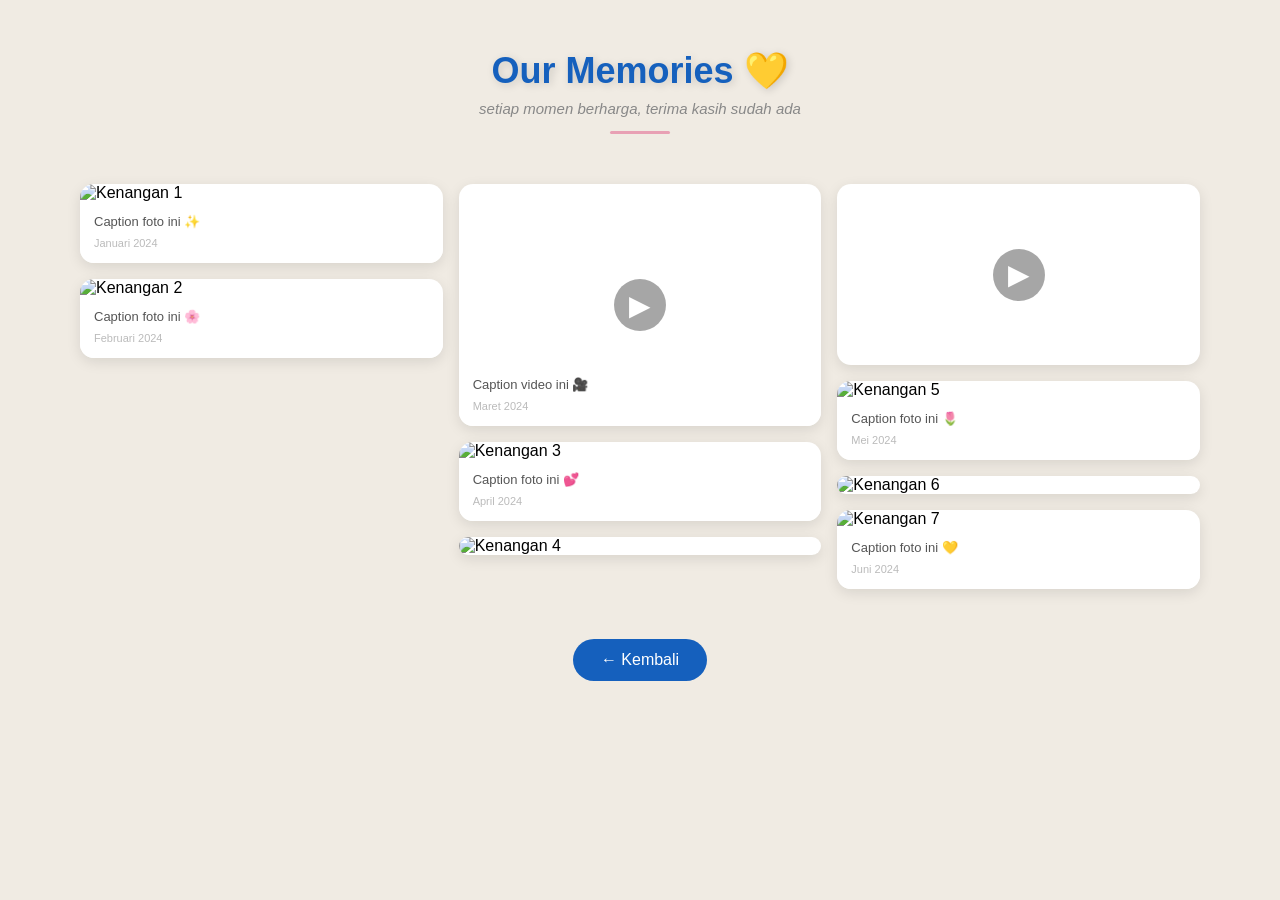
==== memories.html @ 8d39de35 "Add files via upload" ====
<!DOCTYPE html>
<html lang="id">
<head>
    <meta charset="UTF-8" />
    <meta name="viewport" content="width=device-width, initial-scale=1.0" />
    <title>Our Memories 💛</title>
    <style>
        * {
            margin: 0;
            padding: 0;
            box-sizing: border-box;
        }

        body, html {
            width: 100%;
            min-height: 100vh;
            font-family: Arial, sans-serif;
            background: #F0EBE3;
            overflow-x: hidden;
        }

        /* ── HEADER ── */
        .header {
            text-align: center;
            padding: 50px 20px 30px;
            animation: fadeInDown 0.8s ease forwards;
        }

        .header h1 {
            font-size: 36px;
            font-weight: bold;
            color: #1560bd;
            text-shadow: 2px 2px 8px rgba(0,0,0,0.15);
            margin-bottom: 8px;
        }

        .header p {
            font-size: 15px;
            color: #888;
            font-style: italic;
        }

        .header .divider {
            width: 60px;
            height: 3px;
            background: #e8a0b4;
            border-radius: 10px;
            margin: 14px auto 0;
        }

        /* ── MASONRY GRID ── */
        .masonry {
            columns: 3;
            column-gap: 16px;
            padding: 20px 40px 40px;
            max-width: 1200px;
            margin: 0 auto;
        }

        @media (max-width: 900px) {
            .masonry { columns: 2; padding: 16px 20px 30px; }
        }

        @media (max-width: 550px) {
            .masonry { columns: 1; padding: 12px 16px 24px; }
        }

        .masonry-item {
            break-inside: avoid;
            margin-bottom: 16px;
            border-radius: 14px;
            overflow: hidden;
            box-shadow: 0 4px 14px rgba(0,0,0,0.1);
            background: white;
            cursor: pointer;
            opacity: 0;
            transform: translateY(24px);
            transition: transform 0.3s ease, box-shadow 0.3s ease;
            animation: fadeInUp 0.7s ease forwards;
        }

        .masonry-item:hover {
            transform: translateY(-4px) scale(1.01);
            box-shadow: 0 8px 24px rgba(0,0,0,0.18);
        }

        /* stagger delay tiap item */
        .masonry-item:nth-child(1)  { animation-delay: 0.1s; }
        .masonry-item:nth-child(2)  { animation-delay: 0.2s; }
        .masonry-item:nth-child(3)  { animation-delay: 0.3s; }
        .masonry-item:nth-child(4)  { animation-delay: 0.4s; }
        .masonry-item:nth-child(5)  { animation-delay: 0.5s; }
        .masonry-item:nth-child(6)  { animation-delay: 0.6s; }
        .masonry-item:nth-child(7)  { animation-delay: 0.7s; }
        .masonry-item:nth-child(8)  { animation-delay: 0.8s; }
        .masonry-item:nth-child(9)  { animation-delay: 0.9s; }

        .masonry-item img,
        .masonry-item video {
            width: 100%;
            display: block;
            object-fit: cover;
        }

        /* caption opsional */
        .masonry-item .caption {
            padding: 10px 14px 12px;
            font-size: 13px;
            color: #555;
            line-height: 1.5;
            background: white;
        }

        .masonry-item .caption span {
            font-size: 11px;
            color: #bbb;
            display: block;
            margin-top: 3px;
        }

        /* ── VIDEO badge ── */
        .video-wrap {
            position: relative;
        }

        .video-wrap::after {
            content: "▶";
            position: absolute;
            top: 50%;
            left: 50%;
            transform: translate(-50%, -50%);
            font-size: 28px;
            color: white;
            background: rgba(0,0,0,0.35);
            width: 52px;
            height: 52px;
            border-radius: 50%;
            display: flex;
            align-items: center;
            justify-content: center;
            pointer-events: none;
        }

        /* ── LIGHTBOX ── */
        .lightbox {
            display: none;
            position: fixed;
            inset: 0;
            background: rgba(0,0,0,0.82);
            z-index: 999;
            justify-content: center;
            align-items: center;
            padding: 20px;
            animation: fadeIn 0.25s ease;
        }

        .lightbox.active {
            display: flex;
        }

        .lightbox-inner {
            position: relative;
            max-width: 90vw;
            max-height: 90vh;
        }

        .lightbox-inner img,
        .lightbox-inner video {
            max-width: 90vw;
            max-height: 85vh;
            border-radius: 12px;
            display: block;
        }

        .lightbox-close {
            position: absolute;
            top: -14px;
            right: -14px;
            background: white;
            border: none;
            border-radius: 50%;
            width: 32px;
            height: 32px;
            font-size: 18px;
            cursor: pointer;
            display: flex;
            align-items: center;
            justify-content: center;
            color: #555;
            box-shadow: 0 2px 8px rgba(0,0,0,0.2);
        }

        /* ── BUTTONS ── */
        .btn-group {
            display: flex;
            justify-content: center;
            gap: 14px;
            padding: 10px 20px 60px;
            flex-wrap: wrap;
            animation: fadeInUp 0.8s ease 1s forwards;
            opacity: 0;
        }

        .btn {
            padding: 12px 28px;
            border: none;
            border-radius: 25px;
            font-size: 16px;
            cursor: pointer;
            text-decoration: none;
            display: inline-block;
            transition: opacity 0.2s, transform 0.2s;
        }

        .btn:hover {
            opacity: 0.85;
            transform: translateY(-2px);
        }

        .btn-back {
            background-color: #1560bd;
            color: white;
        }

        /* ── KEYFRAMES ── */
        @keyframes fadeInUp {
            from { opacity: 0; transform: translateY(24px); }
            to   { opacity: 1; transform: translateY(0); }
        }

        @keyframes fadeInDown {
            from { opacity: 0; transform: translateY(-20px); }
            to   { opacity: 1; transform: translateY(0); }
        }

        @keyframes fadeIn {
            from { opacity: 0; }
            to   { opacity: 1; }
        }
    </style>
</head>
<body>

    <!-- HEADER -->
    <div class="header">
        <h1>Our Memories 💛</h1>
        <p>setiap momen berharga, terima kasih sudah ada</p>
        <div class="divider"></div>
    </div>
    <div class="masonry">

        <!-- FOTO 1 -->
        <div class="masonry-item" onclick="openLightbox('foto1.jpg', 'img')">
            <img src="foto1.jpg" alt="Kenangan 1" loading="lazy" />
            <div class="caption">
                Caption foto ini ✨
                <span>Januari 2024</span>
            </div>
        </div>

        <!-- FOTO 2 -->
        <div class="masonry-item" onclick="openLightbox('foto2.jpg', 'img')">
            <img src="foto2.jpg" alt="Kenangan 2" loading="lazy" />
            <div class="caption">
                Caption foto ini 🌸
                <span>Februari 2024</span>
            </div>
        </div>

        <!-- VIDEO 1 -->
        <div class="masonry-item video-wrap" onclick="openLightbox('video1.mp4', 'video')">
            <video muted playsinline preload="metadata">
                <source src="video1.mp4" type="video/mp4" />
            </video>
            <div class="caption">
                Caption video ini 🎥
                <span>Maret 2024</span>
            </div>
        </div>

        <!-- FOTO 3 -->
        <div class="masonry-item" onclick="openLightbox('foto3.jpg', 'img')">
            <img src="foto3.jpg" alt="Kenangan 3" loading="lazy" />
            <div class="caption">
                Caption foto ini 💕
                <span>April 2024</span>
            </div>
        </div>

        <!-- FOTO 4 -->
        <div class="masonry-item" onclick="openLightbox('foto4.jpg', 'img')">
            <img src="foto4.jpg" alt="Kenangan 4" loading="lazy" />
        </div>

        <!-- VIDEO 2 -->
        <div class="masonry-item video-wrap" onclick="openLightbox('video2.mp4', 'video')">
            <video muted playsinline preload="metadata">
                <source src="video2.mp4" type="video/mp4" />
            </video>
        </div>

        <!-- FOTO 5 -->
        <div class="masonry-item" onclick="openLightbox('foto5.jpg', 'img')">
            <img src="foto5.jpg" alt="Kenangan 5" loading="lazy" />
            <div class="caption">
                Caption foto ini 🌷
                <span>Mei 2024</span>
            </div>
        </div>

        <!-- FOTO 6 -->
        <div class="masonry-item" onclick="openLightbox('foto6.jpg', 'img')">
            <img src="foto6.jpg" alt="Kenangan 6" loading="lazy" />
        </div>

        <!-- FOTO 7 -->
        <div class="masonry-item" onclick="openLightbox('foto7.jpg', 'img')">
            <img src="foto7.jpg" alt="Kenangan 7" loading="lazy" />
            <div class="caption">
                Caption foto ini 💛
                <span>Juni 2024</span>
            </div>
        </div>

    </div>

    <!-- TOMBOL KEMBALI -->
    <div class="btn-group">
        <a href="yes.html" class="btn btn-back">← Kembali</a>
    </div>

    <!-- LIGHTBOX -->
    <div class="lightbox" id="lightbox" onclick="closeLightbox(event)">
        <div class="lightbox-inner" id="lightbox-inner">
            <button class="lightbox-close" onclick="closeLightbox()">✕</button>
        </div>
    </div>

    <script>
        function openLightbox(src, type) {
            const inner = document.getElementById('lightbox-inner');
            // clear previous
            const old = inner.querySelector('img, video');
            if (old) old.remove();

            if (type === 'img') {
                const img = document.createElement('img');
                img.src = src;
                inner.appendChild(img);
            } else {
                const vid = document.createElement('video');
                vid.src = src;
                vid.controls = true;
                vid.autoplay = true;
                inner.appendChild(vid);
            }

            document.getElementById('lightbox').classList.add('active');
            document.body.style.overflow = 'hidden';
        }

        function closeLightbox(e) {
            if (e && e.target !== document.getElementById('lightbox') && !e.target.classList.contains('lightbox-close')) return;
            const inner = document.getElementById('lightbox-inner');
            const vid = inner.querySelector('video');
            if (vid) vid.pause();
            document.getElementById('lightbox').classList.remove('active');
            document.body.style.overflow = '';
        }

        // close dengan tombol Escape
        document.addEventListener('keydown', (e) => {
            if (e.key === 'Escape') closeLightbox({ target: document.getElementById('lightbox') });
        });
    </script>

</body>
</html>
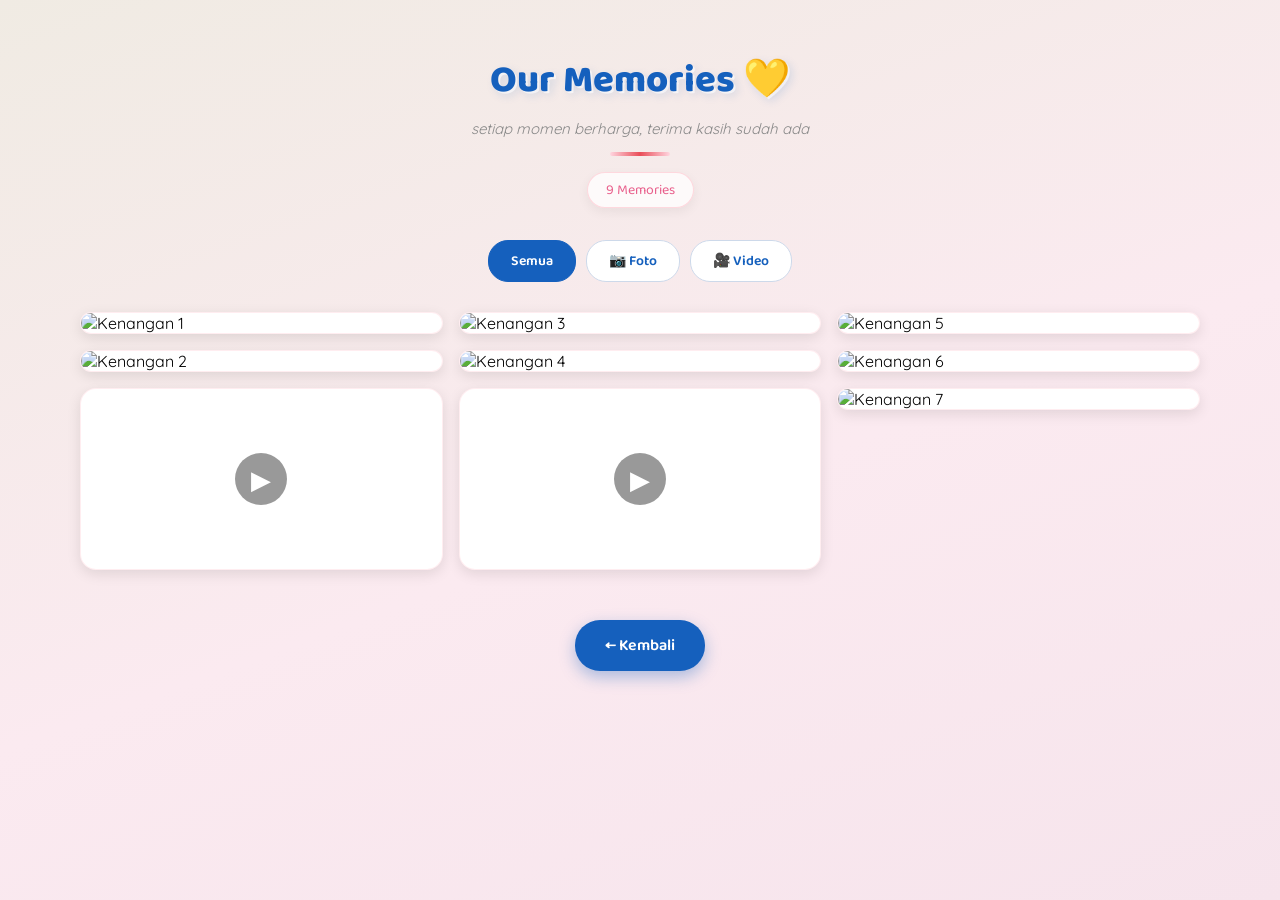
==== commit 34961347: "memories.html" ====
--- a/memories.html
+++ b/memories.html
@@ -1,378 +1,667 @@
-<!DOCTYPE html>
+<!doctype html>
 <html lang="id">
-<head>
+  <head>
     <meta charset="UTF-8" />
     <meta name="viewport" content="width=device-width, initial-scale=1.0" />
     <title>Our Memories 💛</title>
+    <link rel="preconnect" href="https://fonts.googleapis.com" />
+    <link rel="preconnect" href="https://fonts.gstatic.com" crossorigin />
+    <link
+      href="https://fonts.googleapis.com/css2?family=Baloo+2:wght@500;700;800&family=Quicksand:wght@400;500;600;700&display=swap"
+      rel="stylesheet"
+    />
     <style>
-        * {
-            margin: 0;
-            padding: 0;
-            box-sizing: border-box;
-        }
-
-        body, html {
-            width: 100%;
-            min-height: 100vh;
-            font-family: Arial, sans-serif;
-            background: #F0EBE3;
-            overflow-x: hidden;
-        }
-
-        /* ── HEADER ── */
-        .header {
-            text-align: center;
-            padding: 50px 20px 30px;
-            animation: fadeInDown 0.8s ease forwards;
-        }
-
-        .header h1 {
-            font-size: 36px;
-            font-weight: bold;
-            color: #1560bd;
-            text-shadow: 2px 2px 8px rgba(0,0,0,0.15);
-            margin-bottom: 8px;
-        }
-
-        .header p {
-            font-size: 15px;
-            color: #888;
-            font-style: italic;
-        }
-
-        .header .divider {
-            width: 60px;
-            height: 3px;
-            background: #e8a0b4;
-            border-radius: 10px;
-            margin: 14px auto 0;
-        }
-
-        /* ── MASONRY GRID ── */
+      * {
+        margin: 0;
+        padding: 0;
+        box-sizing: border-box;
+      }
+
+      body,
+      html {
+        width: 100%;
+        min-height: 100vh;
+        font-family: "Quicksand", sans-serif;
+        background: linear-gradient(
+          160deg,
+          #f0ebe3 0%,
+          #fbeaf0 55%,
+          #f6e4ec 100%
+        );
+        overflow-x: hidden;
+        position: relative;
+      }
+
+      .particles {
+        position: fixed;
+        inset: 0;
+        pointer-events: none;
+        z-index: 0;
+        overflow: hidden;
+      }
+
+      .particle {
+        position: absolute;
+        top: -40px;
+        opacity: 0.85;
+        animation:
+          fall linear infinite,
+          sway ease-in-out infinite;
+        user-select: none;
+      }
+
+      @keyframes fall {
+        from {
+          transform: translateY(-5vh);
+        }
+        to {
+          transform: translateY(105vh);
+        }
+      }
+
+      @keyframes sway {
+        0%,
+        100% {
+          margin-left: 0;
+        }
+        50% {
+          margin-left: 36px;
+        }
+      }
+
+      .header {
+        position: relative;
+        z-index: 1;
+        text-align: center;
+        padding: 50px 20px 24px;
+        animation: fadeInDown 0.8s ease forwards;
+      }
+
+      .header h1 {
+        font-family: "Baloo 2", cursive;
+        font-size: 38px;
+        font-weight: 800;
+        color: #1560bd;
+        text-shadow:
+          2px 2px 0 rgba(255, 255, 255, 0.6),
+          4px 4px 10px rgba(21, 96, 189, 0.15);
+        margin-bottom: 8px;
+      }
+
+      .header p {
+        font-size: 15px;
+        color: #888;
+        font-style: italic;
+      }
+
+      .header .divider {
+        width: 60px;
+        height: 4px;
+        background: linear-gradient(90deg, #ffd6e0, #e94d58, #ffd6e0);
+        border-radius: 10px;
+        margin: 14px auto 0;
+      }
+
+      .counter {
+        display: inline-block;
+        margin-top: 16px;
+        padding: 6px 18px;
+        background: rgba(255, 255, 255, 0.75);
+        border: 1px solid rgba(255, 182, 193, 0.5);
+        border-radius: 20px;
+        font-family: "Baloo 2", cursive;
+        font-size: 14px;
+        color: #e85d8a;
+        box-shadow: 0 4px 12px rgba(0, 0, 0, 0.06);
+      }
+
+      .filters {
+        position: relative;
+        z-index: 1;
+        display: flex;
+        justify-content: center;
+        gap: 10px;
+        padding: 8px 20px 10px;
+        flex-wrap: wrap;
+      }
+
+      .filter-btn {
+        font-family: "Baloo 2", cursive;
+        font-size: 14px;
+        font-weight: 600;
+        padding: 9px 22px;
+        border-radius: 20px;
+        border: 1.5px solid #cdd9ea;
+        background: white;
+        color: #1560bd;
+        cursor: pointer;
+        transition: all 0.2s ease;
+      }
+
+      .filter-btn:hover {
+        transform: translateY(-2px);
+        box-shadow: 0 4px 12px rgba(21, 96, 189, 0.15);
+      }
+
+      .filter-btn.active {
+        background: #1560bd;
+        color: white;
+        border-color: #1560bd;
+      }
+
+      .masonry {
+        position: relative;
+        z-index: 1;
+        columns: 3;
+        column-gap: 16px;
+        padding: 20px 40px 40px;
+        max-width: 1200px;
+        margin: 0 auto;
+      }
+
+      @media (max-width: 900px) {
         .masonry {
-            columns: 3;
-            column-gap: 16px;
-            padding: 20px 40px 40px;
-            max-width: 1200px;
-            margin: 0 auto;
-        }
-
-        @media (max-width: 900px) {
-            .masonry { columns: 2; padding: 16px 20px 30px; }
-        }
-
-        @media (max-width: 550px) {
-            .masonry { columns: 1; padding: 12px 16px 24px; }
-        }
-
-        .masonry-item {
-            break-inside: avoid;
-            margin-bottom: 16px;
-            border-radius: 14px;
-            overflow: hidden;
-            box-shadow: 0 4px 14px rgba(0,0,0,0.1);
-            background: white;
-            cursor: pointer;
-            opacity: 0;
-            transform: translateY(24px);
-            transition: transform 0.3s ease, box-shadow 0.3s ease;
-            animation: fadeInUp 0.7s ease forwards;
-        }
-
-        .masonry-item:hover {
-            transform: translateY(-4px) scale(1.01);
-            box-shadow: 0 8px 24px rgba(0,0,0,0.18);
-        }
-
-        /* stagger delay tiap item */
-        .masonry-item:nth-child(1)  { animation-delay: 0.1s; }
-        .masonry-item:nth-child(2)  { animation-delay: 0.2s; }
-        .masonry-item:nth-child(3)  { animation-delay: 0.3s; }
-        .masonry-item:nth-child(4)  { animation-delay: 0.4s; }
-        .masonry-item:nth-child(5)  { animation-delay: 0.5s; }
-        .masonry-item:nth-child(6)  { animation-delay: 0.6s; }
-        .masonry-item:nth-child(7)  { animation-delay: 0.7s; }
-        .masonry-item:nth-child(8)  { animation-delay: 0.8s; }
-        .masonry-item:nth-child(9)  { animation-delay: 0.9s; }
-
-        .masonry-item img,
-        .masonry-item video {
-            width: 100%;
-            display: block;
-            object-fit: cover;
-        }
-
-        /* caption opsional */
-        .masonry-item .caption {
-            padding: 10px 14px 12px;
-            font-size: 13px;
-            color: #555;
-            line-height: 1.5;
-            background: white;
-        }
-
-        .masonry-item .caption span {
-            font-size: 11px;
-            color: #bbb;
-            display: block;
-            margin-top: 3px;
-        }
-
-        /* ── VIDEO badge ── */
-        .video-wrap {
-            position: relative;
-        }
-
-        .video-wrap::after {
-            content: "▶";
-            position: absolute;
-            top: 50%;
-            left: 50%;
-            transform: translate(-50%, -50%);
-            font-size: 28px;
-            color: white;
-            background: rgba(0,0,0,0.35);
-            width: 52px;
-            height: 52px;
-            border-radius: 50%;
-            display: flex;
-            align-items: center;
-            justify-content: center;
-            pointer-events: none;
-        }
-
-        /* ── LIGHTBOX ── */
-        .lightbox {
-            display: none;
-            position: fixed;
-            inset: 0;
-            background: rgba(0,0,0,0.82);
-            z-index: 999;
-            justify-content: center;
-            align-items: center;
-            padding: 20px;
-            animation: fadeIn 0.25s ease;
-        }
-
-        .lightbox.active {
-            display: flex;
-        }
-
-        .lightbox-inner {
-            position: relative;
-            max-width: 90vw;
-            max-height: 90vh;
-        }
-
-        .lightbox-inner img,
-        .lightbox-inner video {
-            max-width: 90vw;
-            max-height: 85vh;
-            border-radius: 12px;
-            display: block;
-        }
-
-        .lightbox-close {
-            position: absolute;
-            top: -14px;
-            right: -14px;
-            background: white;
-            border: none;
-            border-radius: 50%;
-            width: 32px;
-            height: 32px;
-            font-size: 18px;
-            cursor: pointer;
-            display: flex;
-            align-items: center;
-            justify-content: center;
-            color: #555;
-            box-shadow: 0 2px 8px rgba(0,0,0,0.2);
-        }
-
-        /* ── BUTTONS ── */
-        .btn-group {
-            display: flex;
-            justify-content: center;
-            gap: 14px;
-            padding: 10px 20px 60px;
-            flex-wrap: wrap;
-            animation: fadeInUp 0.8s ease 1s forwards;
-            opacity: 0;
-        }
-
-        .btn {
-            padding: 12px 28px;
-            border: none;
-            border-radius: 25px;
-            font-size: 16px;
-            cursor: pointer;
-            text-decoration: none;
-            display: inline-block;
-            transition: opacity 0.2s, transform 0.2s;
-        }
-
-        .btn:hover {
-            opacity: 0.85;
-            transform: translateY(-2px);
-        }
-
-        .btn-back {
-            background-color: #1560bd;
-            color: white;
-        }
-
-        /* ── KEYFRAMES ── */
-        @keyframes fadeInUp {
-            from { opacity: 0; transform: translateY(24px); }
-            to   { opacity: 1; transform: translateY(0); }
-        }
-
-        @keyframes fadeInDown {
-            from { opacity: 0; transform: translateY(-20px); }
-            to   { opacity: 1; transform: translateY(0); }
-        }
-
-        @keyframes fadeIn {
-            from { opacity: 0; }
-            to   { opacity: 1; }
-        }
+          columns: 2;
+          padding: 16px 20px 30px;
+        }
+      }
+
+      @media (max-width: 550px) {
+        .masonry {
+          columns: 1;
+          padding: 12px 16px 24px;
+        }
+      }
+
+      .masonry-item {
+        break-inside: avoid;
+        margin-bottom: 16px;
+        border-radius: 16px;
+        overflow: hidden;
+        box-shadow: 0 4px 14px rgba(0, 0, 0, 0.1);
+        background: white;
+        cursor: pointer;
+        opacity: 0;
+        transform: translateY(24px);
+        transition:
+          transform 0.3s ease,
+          box-shadow 0.3s ease;
+        animation: fadeInUp 0.7s ease forwards;
+        border: 1px solid rgba(255, 182, 193, 0.25);
+        position: relative;
+      }
+
+      .masonry-item:hover {
+        transform: translateY(-5px) scale(1.015);
+        box-shadow: 0 10px 26px rgba(0, 0, 0, 0.18);
+      }
+
+      .masonry-item.hidden-item {
+        display: none;
+      }
+
+      .masonry-item:nth-child(1) {
+        animation-delay: 0.05s;
+      }
+      .masonry-item:nth-child(2) {
+        animation-delay: 0.1s;
+      }
+      .masonry-item:nth-child(3) {
+        animation-delay: 0.15s;
+      }
+      .masonry-item:nth-child(4) {
+        animation-delay: 0.2s;
+      }
+      .masonry-item:nth-child(5) {
+        animation-delay: 0.25s;
+      }
+      .masonry-item:nth-child(6) {
+        animation-delay: 0.3s;
+      }
+      .masonry-item:nth-child(7) {
+        animation-delay: 0.35s;
+      }
+      .masonry-item:nth-child(8) {
+        animation-delay: 0.4s;
+      }
+      .masonry-item:nth-child(9) {
+        animation-delay: 0.45s;
+      }
+
+      .media-wrap {
+        position: relative;
+        overflow: hidden;
+      }
+
+      .masonry-item img,
+      .masonry-item video {
+        width: 100%;
+        display: block;
+        object-fit: cover;
+        transition: transform 0.4s ease;
+      }
+
+      .masonry-item:hover img,
+      .masonry-item:hover video {
+        transform: scale(1.06);
+      }
+
+      .overlay {
+        position: absolute;
+        inset: 0;
+        background: linear-gradient(
+          to top,
+          rgba(0, 0, 0, 0.65) 0%,
+          rgba(0, 0, 0, 0.05) 55%,
+          transparent 100%
+        );
+        display: flex;
+        align-items: flex-end;
+        padding: 14px;
+        opacity: 0;
+        transition: opacity 0.3s ease;
+      }
+
+      .masonry-item:hover .overlay {
+        opacity: 1;
+      }
+
+      .overlay-text {
+        color: white;
+        font-size: 13px;
+        line-height: 1.4;
+      }
+
+      .overlay-text span {
+        display: block;
+        font-size: 11px;
+        color: #ffd6e0;
+        margin-top: 2px;
+        font-family: "Baloo 2", cursive;
+      }
+
+      .video-wrap::after {
+        content: "▶";
+        position: absolute;
+        top: 50%;
+        left: 50%;
+        transform: translate(-50%, -50%);
+        font-size: 26px;
+        color: white;
+        background: rgba(0, 0, 0, 0.4);
+        width: 52px;
+        height: 52px;
+        border-radius: 50%;
+        display: flex;
+        align-items: center;
+        justify-content: center;
+        pointer-events: none;
+        z-index: 2;
+      }
+
+      .lightbox {
+        display: none;
+        position: fixed;
+        inset: 0;
+        background: rgba(0, 0, 0, 0.82);
+        z-index: 999;
+        justify-content: center;
+        align-items: center;
+        padding: 20px;
+        animation: fadeIn 0.25s ease;
+      }
+
+      .lightbox.active {
+        display: flex;
+      }
+
+      .lightbox-inner {
+        position: relative;
+        max-width: 90vw;
+        max-height: 90vh;
+      }
+
+      .lightbox-inner img,
+      .lightbox-inner video {
+        max-width: 90vw;
+        max-height: 85vh;
+        border-radius: 12px;
+        display: block;
+      }
+
+      .lightbox-close {
+        position: absolute;
+        top: -14px;
+        right: -14px;
+        background: white;
+        border: none;
+        border-radius: 50%;
+        width: 32px;
+        height: 32px;
+        font-size: 18px;
+        cursor: pointer;
+        display: flex;
+        align-items: center;
+        justify-content: center;
+        color: #555;
+        box-shadow: 0 2px 8px rgba(0, 0, 0, 0.2);
+      }
+
+      .btn-group {
+        position: relative;
+        z-index: 1;
+        display: flex;
+        justify-content: center;
+        gap: 14px;
+        padding: 10px 20px 60px;
+        flex-wrap: wrap;
+        animation: fadeInUp 0.8s ease 0.6s forwards;
+        opacity: 0;
+      }
+
+      .btn {
+        font-family: "Baloo 2", cursive;
+        padding: 13px 30px;
+        border: none;
+        border-radius: 25px;
+        font-size: 16px;
+        font-weight: 600;
+        cursor: pointer;
+        text-decoration: none;
+        display: inline-block;
+        transition:
+          transform 0.2s ease,
+          box-shadow 0.2s ease;
+      }
+
+      .btn-back {
+        background-color: #1560bd;
+        color: white;
+        box-shadow: 0 6px 16px rgba(21, 96, 189, 0.35);
+      }
+
+      .btn-back:hover {
+        transform: translateY(-3px) scale(1.04);
+        box-shadow: 0 10px 22px rgba(21, 96, 189, 0.4);
+      }
+
+      @keyframes fadeInUp {
+        from {
+          opacity: 0;
+          transform: translateY(24px);
+        }
+        to {
+          opacity: 1;
+          transform: translateY(0);
+        }
+      }
+
+      @keyframes fadeInDown {
+        from {
+          opacity: 0;
+          transform: translateY(-20px);
+        }
+        to {
+          opacity: 1;
+          transform: translateY(0);
+        }
+      }
+
+      @keyframes fadeIn {
+        from {
+          opacity: 0;
+        }
+        to {
+          opacity: 1;
+        }
+      }
     </style>
-</head>
-<body>
-
-    <!-- HEADER -->
+  </head>
+  <body>
+    <div class="particles" id="particles"></div>
+
     <div class="header">
-        <h1>Our Memories 💛</h1>
-        <p>setiap momen berharga, terima kasih sudah ada</p>
-        <div class="divider"></div>
+      <h1>Our Memories 💛</h1>
+      <p>setiap momen berharga, terima kasih sudah ada</p>
+      <div class="divider"></div>
+      <div class="counter" id="counter">7 Memories</div>
     </div>
-    <div class="masonry">
-
-        <!-- FOTO 1 -->
-        <div class="masonry-item" onclick="openLightbox('foto1.jpg', 'img')">
-            <img src="foto1.jpg" alt="Kenangan 1" loading="lazy" />
-            <div class="caption">
-                Caption foto ini ✨
-                <span>Januari 2024</span>
+
+    <div class="filters">
+      <button class="filter-btn active" data-filter="all">Semua</button>
+      <button class="filter-btn" data-filter="img">📷 Foto</button>
+      <button class="filter-btn" data-filter="video">🎥 Video</button>
+    </div>
+
+    <!--
+        CARA MENAMBAH FOTO / VIDEO:
+        Salin blok .masonry-item, ganti src="..." dengan nama file kamu.
+        Taruh file foto/video di folder yang sama dengan memories.html ini.
+        Tambahkan data-type="img" atau data-type="video" supaya filter berfungsi.
+    -->
+    <div class="masonry" id="masonry">
+      <div
+        class="masonry-item"
+        data-type="img"
+        onclick="openLightbox('foto1.jpg', 'img')"
+      >
+        <div class="media-wrap">
+          <img src="foto1.jpg" alt="Kenangan 1" loading="lazy" />
+          <div class="overlay">
+            <div class="overlay-text">
+              Caption foto ini ✨<span>Januari 2024</span>
             </div>
-        </div>
-
-        <!-- FOTO 2 -->
-        <div class="masonry-item" onclick="openLightbox('foto2.jpg', 'img')">
-            <img src="foto2.jpg" alt="Kenangan 2" loading="lazy" />
-            <div class="caption">
-                Caption foto ini 🌸
-                <span>Februari 2024</span>
+          </div>
+        </div>
+      </div>
+
+      <div
+        class="masonry-item"
+        data-type="img"
+        onclick="openLightbox('foto2.jpg', 'img')"
+      >
+        <div class="media-wrap">
+          <img src="foto2.jpg" alt="Kenangan 2" loading="lazy" />
+          <div class="overlay">
+            <div class="overlay-text">
+              Caption foto ini 🌸<span>Februari 2024</span>
             </div>
-        </div>
-
-        <!-- VIDEO 1 -->
-        <div class="masonry-item video-wrap" onclick="openLightbox('video1.mp4', 'video')">
-            <video muted playsinline preload="metadata">
-                <source src="video1.mp4" type="video/mp4" />
-            </video>
-            <div class="caption">
-                Caption video ini 🎥
-                <span>Maret 2024</span>
+          </div>
+        </div>
+      </div>
+
+      <div
+        class="masonry-item video-wrap"
+        data-type="video"
+        onclick="openLightbox('video1.mp4', 'video')"
+      >
+        <div class="media-wrap">
+          <video muted playsinline preload="metadata">
+            <source src="video1.mp4" type="video/mp4" />
+          </video>
+          <div class="overlay">
+            <div class="overlay-text">
+              Caption video ini 🎥<span>Maret 2024</span>
             </div>
-        </div>
-
-        <!-- FOTO 3 -->
-        <div class="masonry-item" onclick="openLightbox('foto3.jpg', 'img')">
-            <img src="foto3.jpg" alt="Kenangan 3" loading="lazy" />
-            <div class="caption">
-                Caption foto ini 💕
-                <span>April 2024</span>
+          </div>
+        </div>
+      </div>
+
+      <div
+        class="masonry-item"
+        data-type="img"
+        onclick="openLightbox('foto3.jpg', 'img')"
+      >
+        <div class="media-wrap">
+          <img src="foto3.jpg" alt="Kenangan 3" loading="lazy" />
+          <div class="overlay">
+            <div class="overlay-text">
+              Caption foto ini 💕<span>April 2024</span>
             </div>
-        </div>
-
-        <!-- FOTO 4 -->
-        <div class="masonry-item" onclick="openLightbox('foto4.jpg', 'img')">
-            <img src="foto4.jpg" alt="Kenangan 4" loading="lazy" />
-        </div>
-
-        <!-- VIDEO 2 -->
-        <div class="masonry-item video-wrap" onclick="openLightbox('video2.mp4', 'video')">
-            <video muted playsinline preload="metadata">
-                <source src="video2.mp4" type="video/mp4" />
-            </video>
-        </div>
-
-        <!-- FOTO 5 -->
-        <div class="masonry-item" onclick="openLightbox('foto5.jpg', 'img')">
-            <img src="foto5.jpg" alt="Kenangan 5" loading="lazy" />
-            <div class="caption">
-                Caption foto ini 🌷
-                <span>Mei 2024</span>
+          </div>
+        </div>
+      </div>
+
+      <div
+        class="masonry-item"
+        data-type="img"
+        onclick="openLightbox('foto4.jpg', 'img')"
+      >
+        <div class="media-wrap">
+          <img src="foto4.jpg" alt="Kenangan 4" loading="lazy" />
+        </div>
+      </div>
+
+      <div
+        class="masonry-item video-wrap"
+        data-type="video"
+        onclick="openLightbox('video2.mp4', 'video')"
+      >
+        <div class="media-wrap">
+          <video muted playsinline preload="metadata">
+            <source src="video2.mp4" type="video/mp4" />
+          </video>
+        </div>
+      </div>
+
+      <div
+        class="masonry-item"
+        data-type="img"
+        onclick="openLightbox('foto5.jpg', 'img')"
+      >
+        <div class="media-wrap">
+          <img src="foto5.jpg" alt="Kenangan 5" loading="lazy" />
+          <div class="overlay">
+            <div class="overlay-text">
+              Caption foto ini 🌷<span>Mei 2024</span>
             </div>
-        </div>
-
-        <!-- FOTO 6 -->
-        <div class="masonry-item" onclick="openLightbox('foto6.jpg', 'img')">
-            <img src="foto6.jpg" alt="Kenangan 6" loading="lazy" />
-        </div>
-
-        <!-- FOTO 7 -->
-        <div class="masonry-item" onclick="openLightbox('foto7.jpg', 'img')">
-            <img src="foto7.jpg" alt="Kenangan 7" loading="lazy" />
-            <div class="caption">
-                Caption foto ini 💛
-                <span>Juni 2024</span>
+          </div>
+        </div>
+      </div>
+
+      <div
+        class="masonry-item"
+        data-type="img"
+        onclick="openLightbox('foto6.jpg', 'img')"
+      >
+        <div class="media-wrap">
+          <img src="foto6.jpg" alt="Kenangan 6" loading="lazy" />
+        </div>
+      </div>
+
+      <div
+        class="masonry-item"
+        data-type="img"
+        onclick="openLightbox('foto7.jpg', 'img')"
+      >
+        <div class="media-wrap">
+          <img src="foto7.jpg" alt="Kenangan 7" loading="lazy" />
+          <div class="overlay">
+            <div class="overlay-text">
+              Caption foto ini 💛<span>Juni 2024</span>
             </div>
-        </div>
-
+          </div>
+        </div>
+      </div>
     </div>
 
-    <!-- TOMBOL KEMBALI -->
     <div class="btn-group">
-        <a href="yes.html" class="btn btn-back">← Kembali</a>
+      <a href="yes.html" class="btn btn-back">← Kembali</a>
     </div>
 
-    <!-- LIGHTBOX -->
     <div class="lightbox" id="lightbox" onclick="closeLightbox(event)">
-        <div class="lightbox-inner" id="lightbox-inner">
-            <button class="lightbox-close" onclick="closeLightbox()">✕</button>
-        </div>
+      <div class="lightbox-inner" id="lightbox-inner">
+        <button class="lightbox-close" onclick="closeLightbox()">✕</button>
+      </div>
     </div>
 
     <script>
-        function openLightbox(src, type) {
-            const inner = document.getElementById('lightbox-inner');
-            // clear previous
-            const old = inner.querySelector('img, video');
-            if (old) old.remove();
-
-            if (type === 'img') {
-                const img = document.createElement('img');
-                img.src = src;
-                inner.appendChild(img);
+      function openLightbox(src, type) {
+        const inner = document.getElementById("lightbox-inner");
+        const old = inner.querySelector("img, video");
+        if (old) old.remove();
+
+        if (type === "img") {
+          const img = document.createElement("img");
+          img.src = src;
+          inner.appendChild(img);
+        } else {
+          const vid = document.createElement("video");
+          vid.src = src;
+          vid.controls = true;
+          vid.autoplay = true;
+          inner.appendChild(vid);
+        }
+
+        document.getElementById("lightbox").classList.add("active");
+        document.body.style.overflow = "hidden";
+      }
+
+      function closeLightbox(e) {
+        if (
+          e &&
+          e.target !== document.getElementById("lightbox") &&
+          !e.target.classList.contains("lightbox-close")
+        )
+          return;
+        const inner = document.getElementById("lightbox-inner");
+        const vid = inner.querySelector("video");
+        if (vid) vid.pause();
+        document.getElementById("lightbox").classList.remove("active");
+        document.body.style.overflow = "";
+      }
+
+      document.addEventListener("keydown", (e) => {
+        if (e.key === "Escape")
+          closeLightbox({ target: document.getElementById("lightbox") });
+      });
+
+      const filterBtns = document.querySelectorAll(".filter-btn");
+      const items = document.querySelectorAll(".masonry-item");
+
+      filterBtns.forEach((btn) => {
+        btn.addEventListener("click", () => {
+          filterBtns.forEach((b) => b.classList.remove("active"));
+          btn.classList.add("active");
+          const filter = btn.dataset.filter;
+
+          items.forEach((item) => {
+            if (filter === "all" || item.dataset.type === filter) {
+              item.classList.remove("hidden-item");
             } else {
-                const vid = document.createElement('video');
-                vid.src = src;
-                vid.controls = true;
-                vid.autoplay = true;
-                inner.appendChild(vid);
+              item.classList.add("hidden-item");
             }
-
-            document.getElementById('lightbox').classList.add('active');
-            document.body.style.overflow = 'hidden';
-        }
-
-        function closeLightbox(e) {
-            if (e && e.target !== document.getElementById('lightbox') && !e.target.classList.contains('lightbox-close')) return;
-            const inner = document.getElementById('lightbox-inner');
-            const vid = inner.querySelector('video');
-            if (vid) vid.pause();
-            document.getElementById('lightbox').classList.remove('active');
-            document.body.style.overflow = '';
-        }
-
-        // close dengan tombol Escape
-        document.addEventListener('keydown', (e) => {
-            if (e.key === 'Escape') closeLightbox({ target: document.getElementById('lightbox') });
+          });
         });
+      });
+
+      document.getElementById("counter").textContent =
+        items.length + " Memories";
+
+      const particlesContainer = document.getElementById("particles");
+      const particleEmojis = ["🌸", "🌷", "✨", "💫", "🌺"];
+
+      function createParticle() {
+        const p = document.createElement("span");
+        p.classList.add("particle");
+        p.textContent =
+          particleEmojis[Math.floor(Math.random() * particleEmojis.length)];
+
+        const size = 14 + Math.random() * 14;
+        const fallDuration = 9 + Math.random() * 8;
+        const swayDuration = 2 + Math.random() * 2;
+
+        p.style.left = Math.random() * 100 + "vw";
+        p.style.fontSize = size + "px";
+        p.style.animationDuration = `${fallDuration}s, ${swayDuration}s`;
+        p.style.animationDelay = `${Math.random() * 5}s, 0s`;
+
+        particlesContainer.appendChild(p);
+        setTimeout(() => p.remove(), (fallDuration + 5) * 1000);
+      }
+
+      setInterval(createParticle, 600);
+      for (let i = 0; i < 8; i++) createParticle();
     </script>
-
-</body>
-</html>+  </body>
+</html>
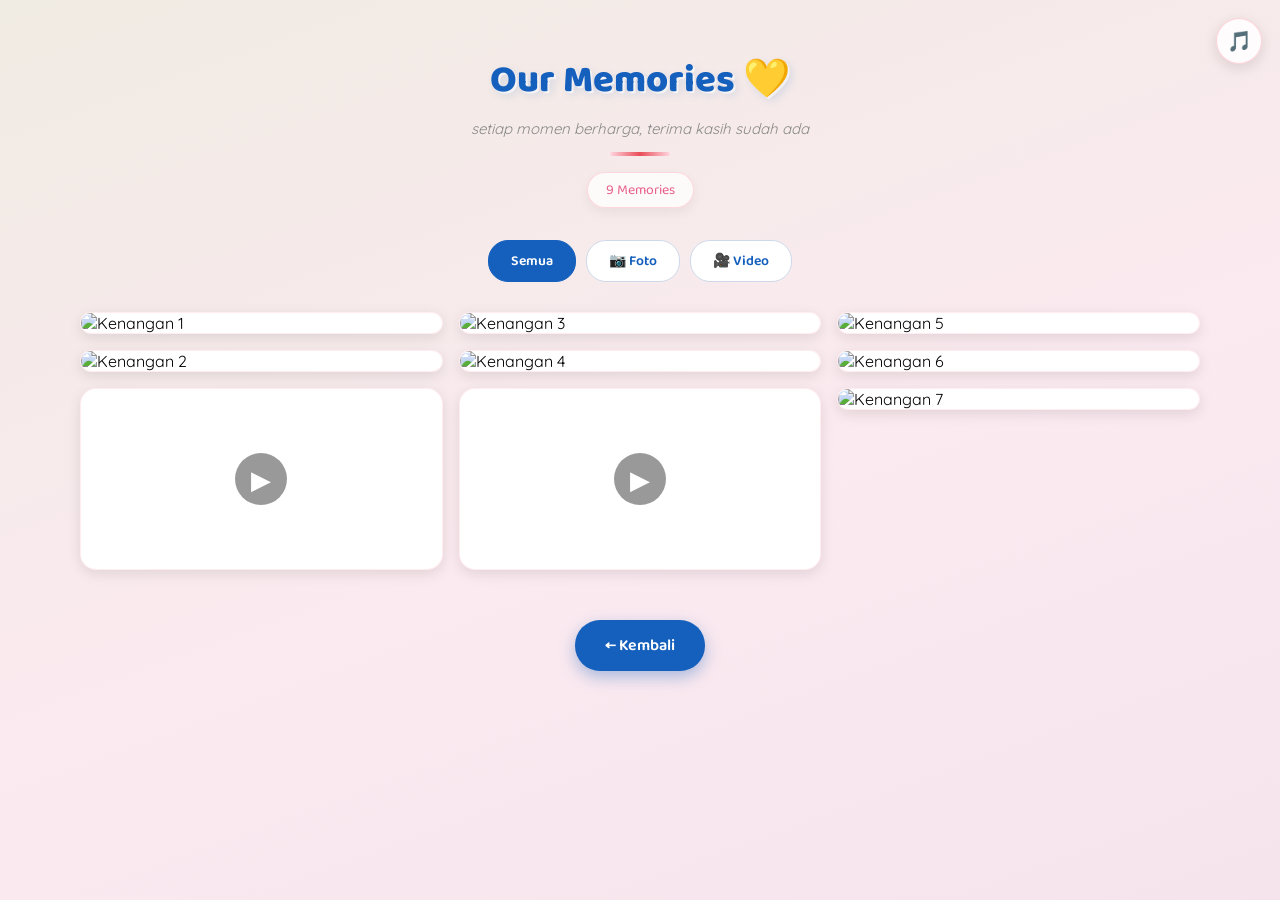
==== commit 3aad05a7: "memories.html" ====
--- a/memories.html
+++ b/memories.html
@@ -415,10 +415,49 @@
           opacity: 1;
         }
       }
+
+      /* ── MUTE BUTTON ── */
+      .mute-btn {
+        position: fixed;
+        top: 18px;
+        right: 18px;
+        z-index: 50;
+        width: 46px;
+        height: 46px;
+        border-radius: 50%;
+        background: rgba(255, 255, 255, 0.85);
+        border: 1.5px solid rgba(255, 182, 193, 0.6);
+        box-shadow: 0 4px 14px rgba(0, 0, 0, 0.12);
+        display: flex;
+        align-items: center;
+        justify-content: center;
+        font-size: 20px;
+        cursor: pointer;
+        transition:
+          transform 0.2s ease,
+          box-shadow 0.2s ease;
+        opacity: 0;
+        animation: fadeIn 0.6s ease 0.4s forwards;
+      }
+
+      .mute-btn:hover {
+        transform: scale(1.08);
+        box-shadow: 0 6px 18px rgba(0, 0, 0, 0.18);
+      }
+
+      .mute-btn:active {
+        transform: scale(0.94);
+      }
     </style>
   </head>
   <body>
     <div class="particles" id="particles"></div>
+
+    <button class="mute-btn" id="muteBtn" onclick="toggleMute()">🎵</button>
+
+    <audio autoplay loop id="bgAudio">
+      <source src="memories.mp3" type="audio/mpeg" />
+    </audio>
 
     <div class="header">
       <h1>Our Memories 💛</h1>
@@ -576,6 +615,15 @@
     </div>
 
     <script>
+      // ── MUTE TOGGLE ──
+      const bgAudio = document.getElementById("bgAudio");
+      const muteBtn = document.getElementById("muteBtn");
+
+      function toggleMute() {
+        bgAudio.muted = !bgAudio.muted;
+        muteBtn.textContent = bgAudio.muted ? "🔇" : "🎵";
+      }
+
       function openLightbox(src, type) {
         const inner = document.getElementById("lightbox-inner");
         const old = inner.querySelector("img, video");
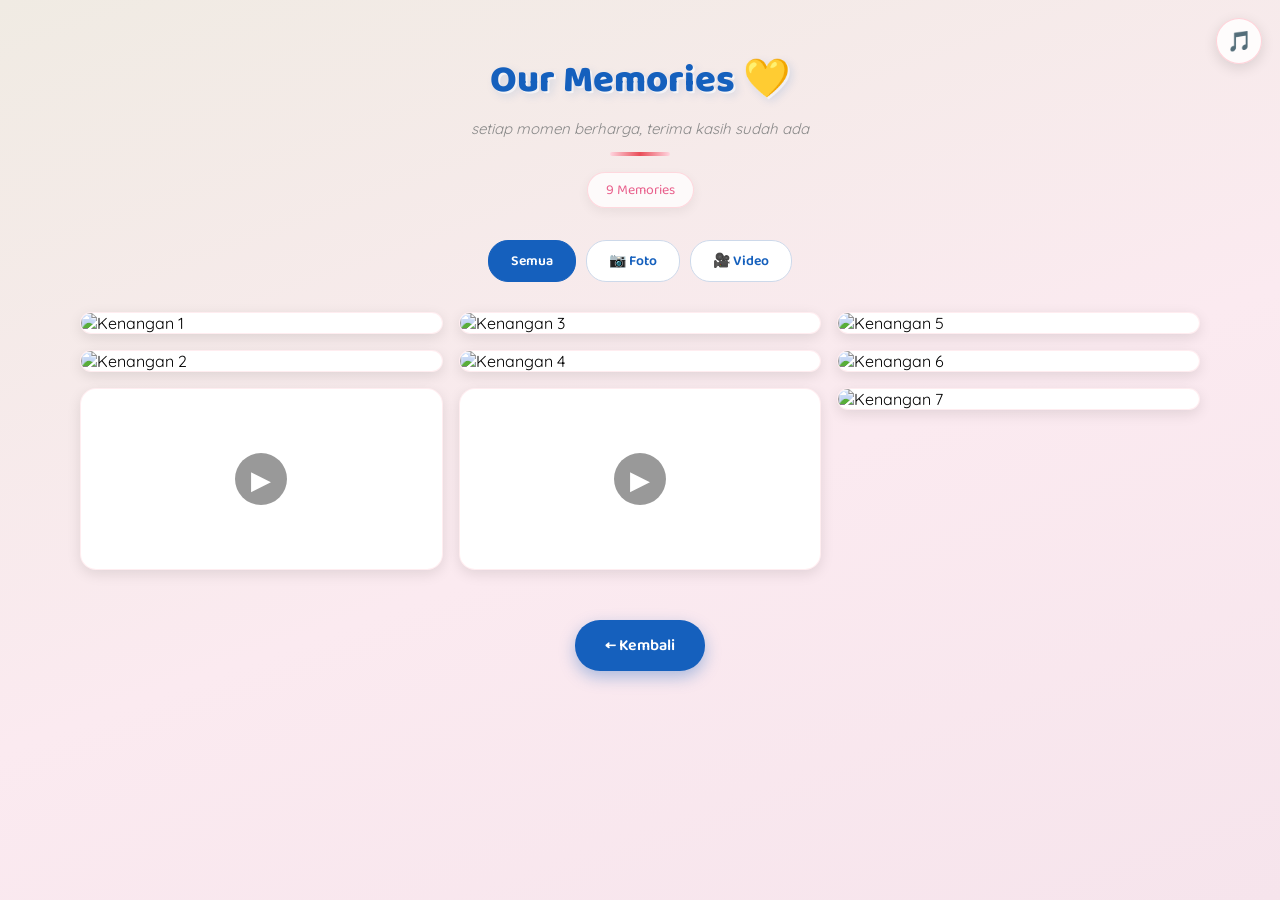
==== commit 9a101de4: "Add files via upload" ====
--- a/memories.html
+++ b/memories.html
@@ -1,6 +1,7 @@
 <!doctype html>
 <html lang="id">
   <head>
+    <script src="lock.js"></script>
     <meta charset="UTF-8" />
     <meta name="viewport" content="width=device-width, initial-scale=1.0" />
     <title>Our Memories 💛</title>
@@ -456,7 +457,7 @@
     <button class="mute-btn" id="muteBtn" onclick="toggleMute()">🎵</button>
 
     <audio autoplay loop id="bgAudio">
-      <source src="memories.mp3" type="audio/mpeg" />
+      <source src="birthdaysong.mp3" type="audio/mpeg" />
     </audio>
 
     <div class="header">
